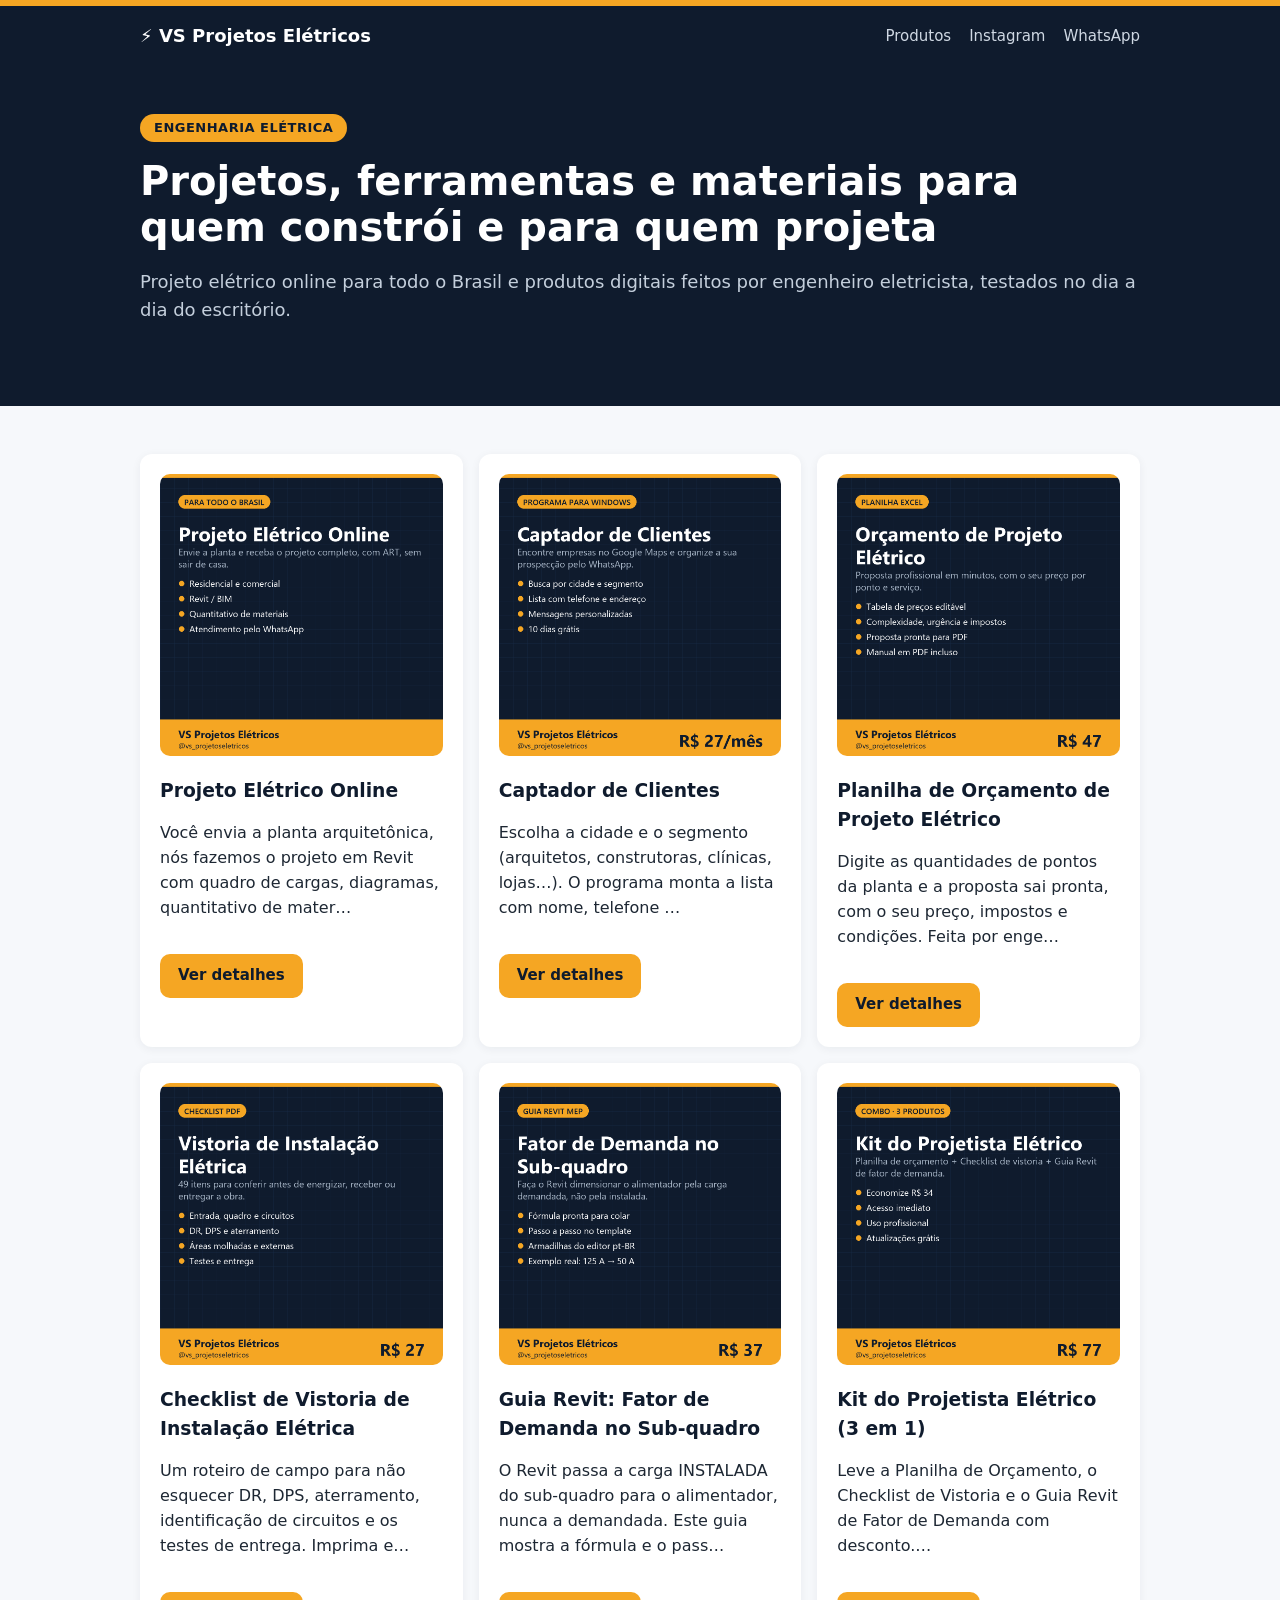
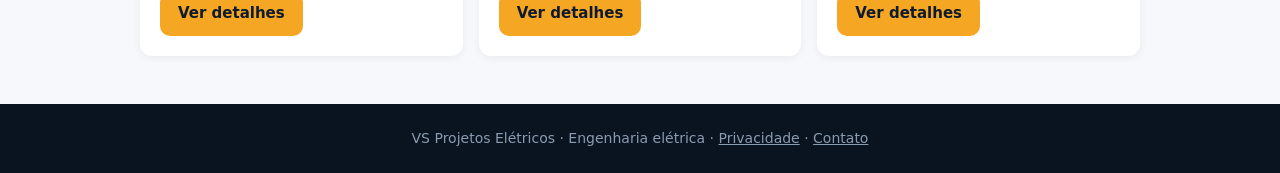
==== index.html @ 1e4cba0e "Vitrine e páginas de venda VS Projetos Elétricos Co-Authored-By: Claude Opus 5.5 <noreply@anthropic." ====
<!doctype html><html lang="pt-BR"><head><meta charset="utf-8"><meta name="viewport" content="width=device-width,initial-scale=1">
<title>Produtos e serviços · VS Projetos Elétricos</title><meta name="description" content="Projeto elétrico online e produtos digitais para projetistas e eletricistas."><link rel="stylesheet" href="estilo.css"></head><body>
<header><div class="wrap"><b>⚡ VS Projetos Elétricos</b><nav><a href="index.html">Produtos</a><a href="https://instagram.com/vs_projetoseletricos">Instagram</a><a href="https://wa.me/5511975234861">WhatsApp</a></nav></div></header>
<div class="hero"><div class="wrap" style="grid-template-columns:1fr"><div><span class="selo">Engenharia elétrica</span>
<h1>Projetos, ferramentas e materiais para quem constrói e para quem projeta</h1><p>Projeto elétrico online para todo o Brasil e produtos digitais feitos por engenheiro eletricista, testados no dia a dia do escritório.</p></div></div></div>
<section class="vitrine"><div class="wrap"><div class="grid"><div class="card"><img src="img/projeto-eletrico-online.png" alt=""><h3>Projeto Elétrico Online</h3><p>Você envia a planta arquitetônica, nós fazemos o projeto em Revit com quadro de cargas, diagramas, quantitativo de mater…</p>
<a class="btn" href="projeto-eletrico-online.html">Ver detalhes</a></div><div class="card"><img src="img/captador-de-clientes.png" alt=""><h3>Captador de Clientes</h3><p>Escolha a cidade e o segmento (arquitetos, construtoras, clínicas, lojas…). O programa monta a lista com nome, telefone …</p>
<a class="btn" href="captador-de-clientes.html">Ver detalhes</a></div><div class="card"><img src="img/planilha-orcamento.png" alt=""><h3>Planilha de Orçamento de Projeto Elétrico</h3><p>Digite as quantidades de pontos da planta e a proposta sai pronta, com o seu preço, impostos e condições. Feita por enge…</p>
<a class="btn" href="planilha-orcamento.html">Ver detalhes</a></div><div class="card"><img src="img/checklist-vistoria.png" alt=""><h3>Checklist de Vistoria de Instalação Elétrica</h3><p>Um roteiro de campo para não esquecer DR, DPS, aterramento, identificação de circuitos e os testes de entrega. Imprima e…</p>
<a class="btn" href="checklist-vistoria.html">Ver detalhes</a></div><div class="card"><img src="img/guia-revit-fator-demanda.png" alt=""><h3>Guia Revit: Fator de Demanda no Sub-quadro</h3><p>O Revit passa a carga INSTALADA do sub-quadro para o alimentador, nunca a demandada. Este guia mostra a fórmula e o pass…</p>
<a class="btn" href="guia-revit-fator-demanda.html">Ver detalhes</a></div><div class="card"><img src="img/kit-projetista.png" alt=""><h3>Kit do Projetista Elétrico (3 em 1)</h3><p>Leve a Planilha de Orçamento, o Checklist de Vistoria e o Guia Revit de Fator de Demanda com desconto.…</p>
<a class="btn" href="kit-projetista.html">Ver detalhes</a></div></div></div></section>
<footer>VS Projetos Elétricos · Engenharia elétrica · <a href="privacidade.html">Privacidade</a> · <a href="https://wa.me/5511975234861">Contato</a></footer></body></html>
---- estilo.css ----
:root{--navy:#0F1B2D;--navy2:#182A44;--ambar:#F5A623;--txt:#1d2733;--cinza:#5B6B7F;--fundo:#F6F8FB}
*{box-sizing:border-box}body{margin:0;font-family:'Segoe UI',system-ui,-apple-system,Roboto,sans-serif;color:var(--txt);background:var(--fundo);line-height:1.55}
a{color:inherit}.wrap{max-width:1040px;margin:0 auto;padding:0 20px}
header{background:var(--navy);color:#fff;border-top:6px solid var(--ambar)}header .wrap{display:flex;justify-content:space-between;align-items:center;padding:16px 20px}
header b{font-size:18px}header nav a{color:#cfd8e3;text-decoration:none;margin-left:18px;font-size:15px}
.hero{background:var(--navy);color:#fff;padding:48px 0 64px}.hero .wrap{display:grid;grid-template-columns:1.2fr .8fr;gap:40px;align-items:center}
.selo{display:inline-block;background:var(--ambar);color:var(--navy);font-weight:700;border-radius:20px;padding:4px 14px;font-size:13px;text-transform:uppercase;letter-spacing:.5px}
h1{font-size:40px;line-height:1.15;margin:16px 0}.hero p{color:#c4cfdc;font-size:18px}.hero img{width:100%;border-radius:14px;box-shadow:0 20px 50px rgba(0,0,0,.4)}
.btn{display:inline-block;background:var(--ambar);color:var(--navy);font-weight:700;text-decoration:none;padding:16px 28px;border-radius:10px;font-size:18px;margin-top:18px}
.btn:hover{filter:brightness(1.07)}.preco{margin-top:14px;font-size:15px;color:#c4cfdc}.preco s{opacity:.7}.preco strong{font-size:30px;color:#fff}
section{padding:48px 0}h2{font-size:28px;margin:0 0 20px;color:var(--navy)}
.grid{display:grid;grid-template-columns:repeat(auto-fit,minmax(260px,1fr));gap:16px}
.card{background:#fff;border-radius:12px;padding:20px;box-shadow:0 2px 10px rgba(15,27,45,.06)}
ul.check{list-style:none;padding:0;margin:0}ul.check li{padding:8px 0 8px 32px;position:relative}ul.check li:before{content:'✓';position:absolute;left:0;top:6px;width:22px;height:22px;border-radius:50%;background:var(--ambar);color:var(--navy);font-weight:700;text-align:center;line-height:22px;font-size:13px}
ul.dor li:before{content:'✕';background:#fde2e2;color:#b42318}
ol.passos{padding-left:22px}ol.passos li{padding:6px 0}
.aviso{background:#FFF6E0;border-left:5px solid var(--ambar);padding:14px 18px;border-radius:8px;font-size:15px}
details{background:#fff;border-radius:10px;padding:14px 18px;margin-bottom:10px;box-shadow:0 1px 6px rgba(15,27,45,.05)}summary{font-weight:600;cursor:pointer}
.final{background:var(--navy);color:#fff;text-align:center}.final h2{color:#fff}
footer{background:#0a1320;color:#8a9bb0;font-size:14px;padding:24px 0;text-align:center}
.vitrine .card img{width:100%;border-radius:10px}.vitrine .card h3{margin:12px 0 4px;color:var(--navy)}.vitrine .card a.btn{font-size:15px;padding:10px 18px}
@media(max-width:760px){.hero .wrap{grid-template-columns:1fr}h1{font-size:30px}}
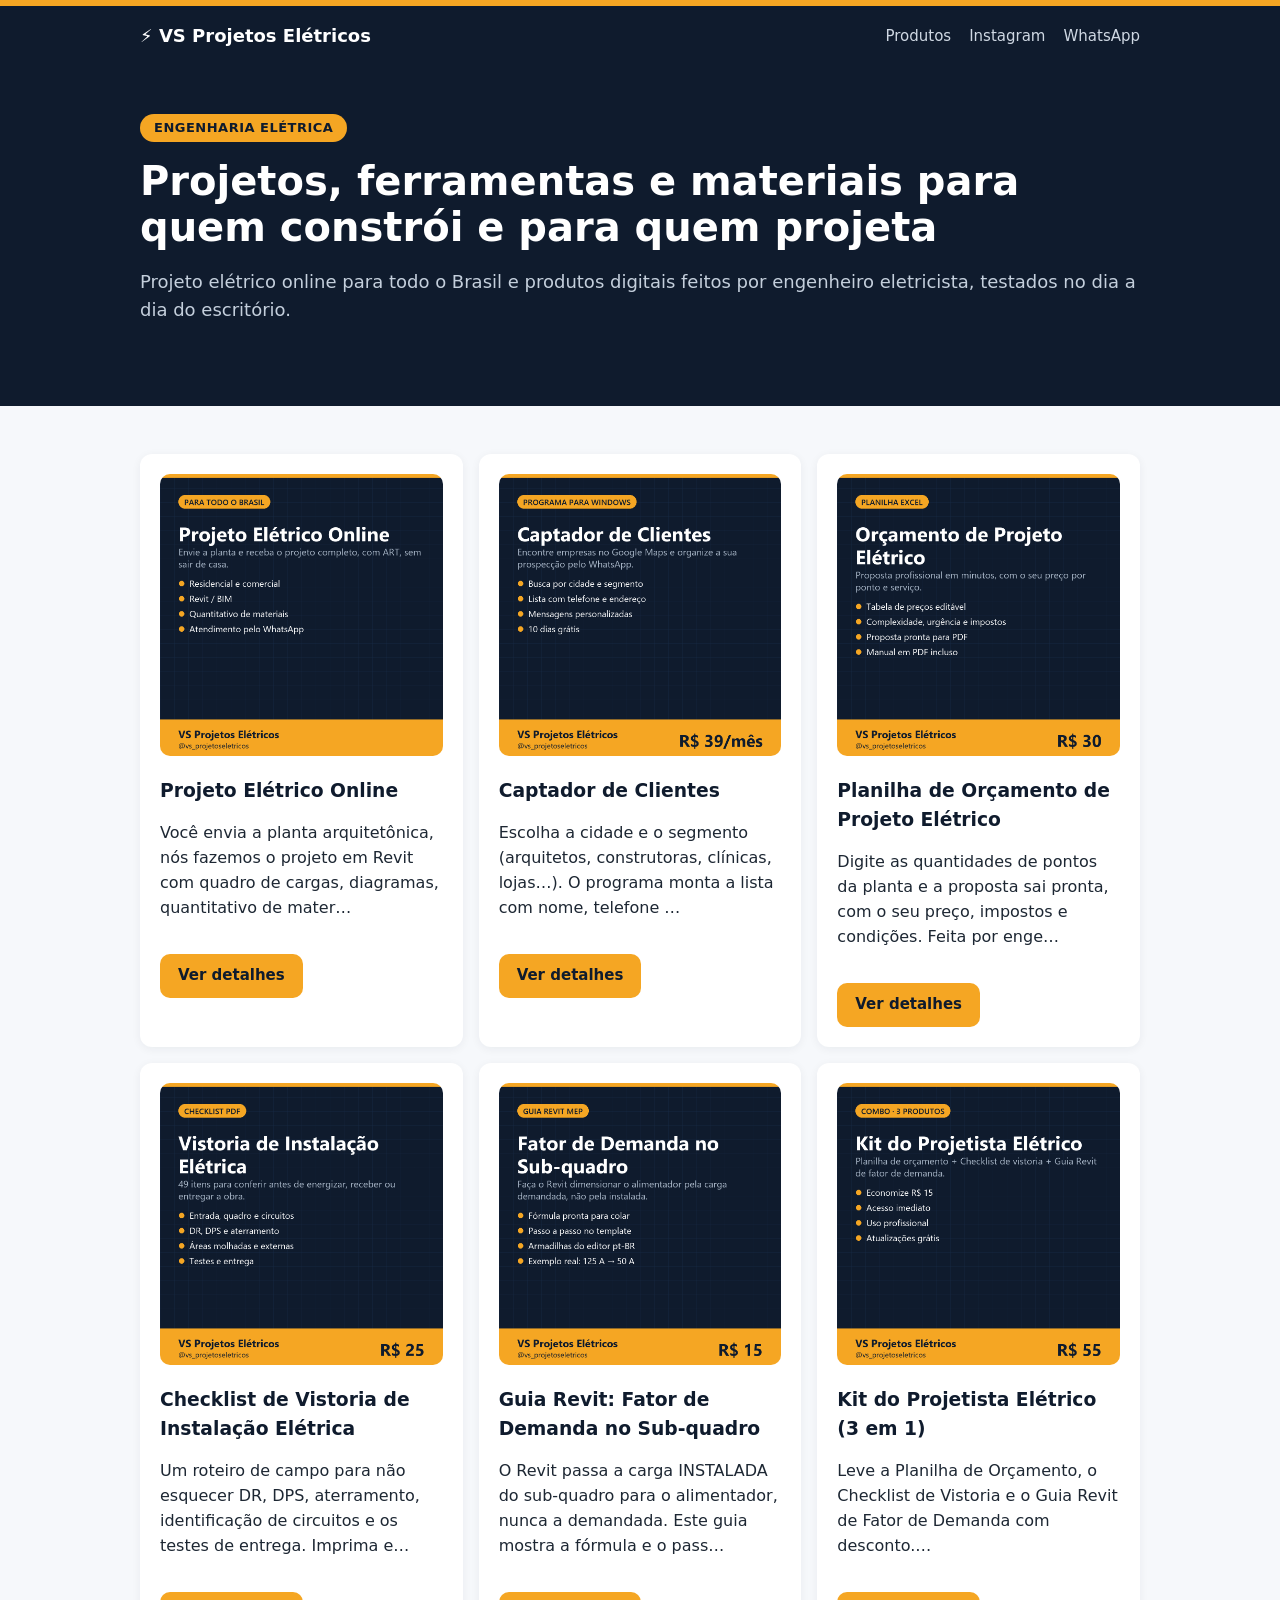
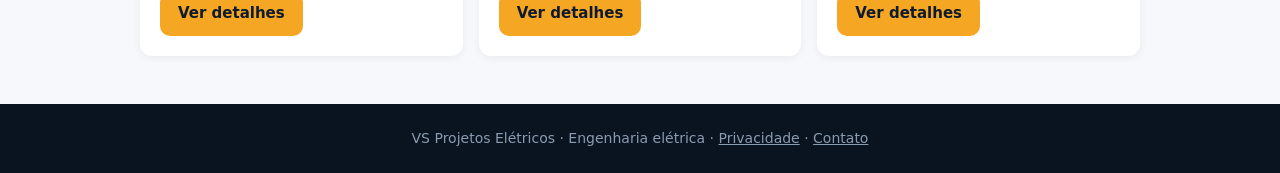
==== commit 8fb9da6f: "Evitar capa antiga em cache Co-Authored-By: Claude Opus 5.5 <noreply@anthropic.com>" ====
--- a/index.html
+++ b/index.html
@@ -1,13 +1,13 @@
 <!doctype html><html lang="pt-BR"><head><meta charset="utf-8"><meta name="viewport" content="width=device-width,initial-scale=1">
-<title>Produtos e serviços · VS Projetos Elétricos</title><meta name="description" content="Projeto elétrico online e produtos digitais para projetistas e eletricistas."><link rel="stylesheet" href="estilo.css"></head><body>
+<title>Produtos e serviços · VS Projetos Elétricos</title><meta name="description" content="Projeto elétrico online e produtos digitais para projetistas e eletricistas."><link rel="stylesheet" href="estilo.css?v=1793377812"></head><body>
 <header><div class="wrap"><b>⚡ VS Projetos Elétricos</b><nav><a href="index.html">Produtos</a><a href="https://instagram.com/vs_projetoseletricos">Instagram</a><a href="https://wa.me/5511975234861">WhatsApp</a></nav></div></header>
 <div class="hero"><div class="wrap" style="grid-template-columns:1fr"><div><span class="selo">Engenharia elétrica</span>
 <h1>Projetos, ferramentas e materiais para quem constrói e para quem projeta</h1><p>Projeto elétrico online para todo o Brasil e produtos digitais feitos por engenheiro eletricista, testados no dia a dia do escritório.</p></div></div></div>
-<section class="vitrine"><div class="wrap"><div class="grid"><div class="card"><img src="img/projeto-eletrico-online.png" alt=""><h3>Projeto Elétrico Online</h3><p>Você envia a planta arquitetônica, nós fazemos o projeto em Revit com quadro de cargas, diagramas, quantitativo de mater…</p>
-<a class="btn" href="projeto-eletrico-online.html">Ver detalhes</a></div><div class="card"><img src="img/captador-de-clientes.png" alt=""><h3>Captador de Clientes</h3><p>Escolha a cidade e o segmento (arquitetos, construtoras, clínicas, lojas…). O programa monta a lista com nome, telefone …</p>
-<a class="btn" href="captador-de-clientes.html">Ver detalhes</a></div><div class="card"><img src="img/planilha-orcamento.png" alt=""><h3>Planilha de Orçamento de Projeto Elétrico</h3><p>Digite as quantidades de pontos da planta e a proposta sai pronta, com o seu preço, impostos e condições. Feita por enge…</p>
-<a class="btn" href="planilha-orcamento.html">Ver detalhes</a></div><div class="card"><img src="img/checklist-vistoria.png" alt=""><h3>Checklist de Vistoria de Instalação Elétrica</h3><p>Um roteiro de campo para não esquecer DR, DPS, aterramento, identificação de circuitos e os testes de entrega. Imprima e…</p>
-<a class="btn" href="checklist-vistoria.html">Ver detalhes</a></div><div class="card"><img src="img/guia-revit-fator-demanda.png" alt=""><h3>Guia Revit: Fator de Demanda no Sub-quadro</h3><p>O Revit passa a carga INSTALADA do sub-quadro para o alimentador, nunca a demandada. Este guia mostra a fórmula e o pass…</p>
-<a class="btn" href="guia-revit-fator-demanda.html">Ver detalhes</a></div><div class="card"><img src="img/kit-projetista.png" alt=""><h3>Kit do Projetista Elétrico (3 em 1)</h3><p>Leve a Planilha de Orçamento, o Checklist de Vistoria e o Guia Revit de Fator de Demanda com desconto.…</p>
+<section class="vitrine"><div class="wrap"><div class="grid"><div class="card"><img src="img/projeto-eletrico-online.png?v=1793377812" alt=""><h3>Projeto Elétrico Online</h3><p>Você envia a planta arquitetônica, nós fazemos o projeto em Revit com quadro de cargas, diagramas, quantitativo de mater…</p>
+<a class="btn" href="projeto-eletrico-online.html">Ver detalhes</a></div><div class="card"><img src="img/captador-de-clientes.png?v=1793377812" alt=""><h3>Captador de Clientes</h3><p>Escolha a cidade e o segmento (arquitetos, construtoras, clínicas, lojas…). O programa monta a lista com nome, telefone …</p>
+<a class="btn" href="captador-de-clientes.html">Ver detalhes</a></div><div class="card"><img src="img/planilha-orcamento.png?v=1793377812" alt=""><h3>Planilha de Orçamento de Projeto Elétrico</h3><p>Digite as quantidades de pontos da planta e a proposta sai pronta, com o seu preço, impostos e condições. Feita por enge…</p>
+<a class="btn" href="planilha-orcamento.html">Ver detalhes</a></div><div class="card"><img src="img/checklist-vistoria.png?v=1793377812" alt=""><h3>Checklist de Vistoria de Instalação Elétrica</h3><p>Um roteiro de campo para não esquecer DR, DPS, aterramento, identificação de circuitos e os testes de entrega. Imprima e…</p>
+<a class="btn" href="checklist-vistoria.html">Ver detalhes</a></div><div class="card"><img src="img/guia-revit-fator-demanda.png?v=1793377812" alt=""><h3>Guia Revit: Fator de Demanda no Sub-quadro</h3><p>O Revit passa a carga INSTALADA do sub-quadro para o alimentador, nunca a demandada. Este guia mostra a fórmula e o pass…</p>
+<a class="btn" href="guia-revit-fator-demanda.html">Ver detalhes</a></div><div class="card"><img src="img/kit-projetista.png?v=1793377812" alt=""><h3>Kit do Projetista Elétrico (3 em 1)</h3><p>Leve a Planilha de Orçamento, o Checklist de Vistoria e o Guia Revit de Fator de Demanda com desconto.…</p>
 <a class="btn" href="kit-projetista.html">Ver detalhes</a></div></div></div></section>
 <footer>VS Projetos Elétricos · Engenharia elétrica · <a href="privacidade.html">Privacidade</a> · <a href="https://wa.me/5511975234861">Contato</a></footer></body></html>
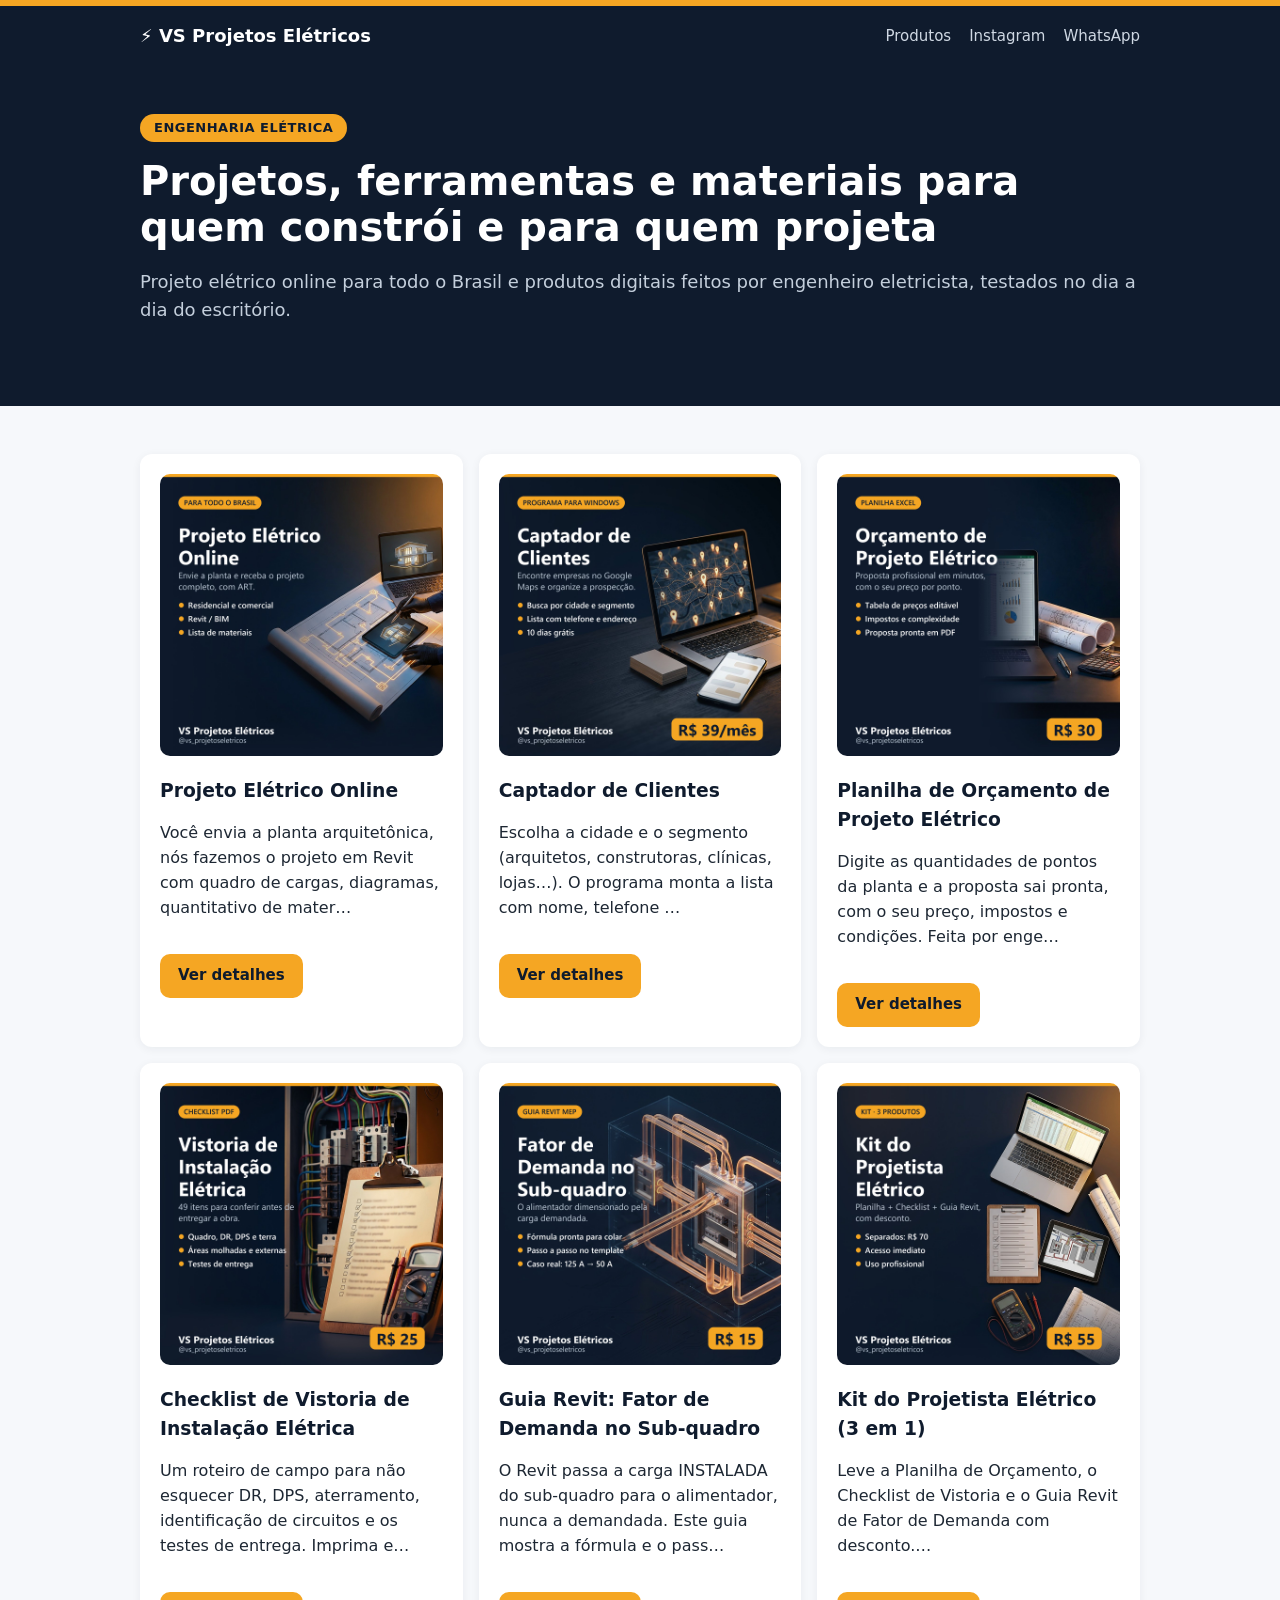
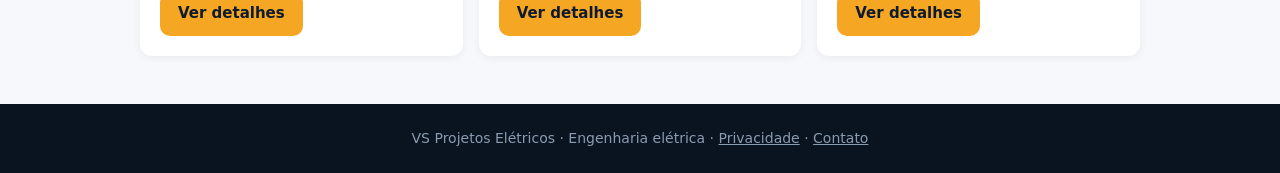
==== commit 269205d6: "Capas novas com ilustração e mais nitidez Co-Authored-By: Claude Opus 5.5 <noreply@anthropic.com>" ====
--- a/index.html
+++ b/index.html
@@ -1,13 +1,13 @@
 <!doctype html><html lang="pt-BR"><head><meta charset="utf-8"><meta name="viewport" content="width=device-width,initial-scale=1">
-<title>Produtos e serviços · VS Projetos Elétricos</title><meta name="description" content="Projeto elétrico online e produtos digitais para projetistas e eletricistas."><link rel="stylesheet" href="estilo.css?v=1793377812"></head><body>
+<title>Produtos e serviços · VS Projetos Elétricos</title><meta name="description" content="Projeto elétrico online e produtos digitais para projetistas e eletricistas."><link rel="stylesheet" href="estilo.css?v=1793378296"></head><body>
 <header><div class="wrap"><b>⚡ VS Projetos Elétricos</b><nav><a href="index.html">Produtos</a><a href="https://instagram.com/vs_projetoseletricos">Instagram</a><a href="https://wa.me/5511975234861">WhatsApp</a></nav></div></header>
 <div class="hero"><div class="wrap" style="grid-template-columns:1fr"><div><span class="selo">Engenharia elétrica</span>
 <h1>Projetos, ferramentas e materiais para quem constrói e para quem projeta</h1><p>Projeto elétrico online para todo o Brasil e produtos digitais feitos por engenheiro eletricista, testados no dia a dia do escritório.</p></div></div></div>
-<section class="vitrine"><div class="wrap"><div class="grid"><div class="card"><img src="img/projeto-eletrico-online.png?v=1793377812" alt=""><h3>Projeto Elétrico Online</h3><p>Você envia a planta arquitetônica, nós fazemos o projeto em Revit com quadro de cargas, diagramas, quantitativo de mater…</p>
-<a class="btn" href="projeto-eletrico-online.html">Ver detalhes</a></div><div class="card"><img src="img/captador-de-clientes.png?v=1793377812" alt=""><h3>Captador de Clientes</h3><p>Escolha a cidade e o segmento (arquitetos, construtoras, clínicas, lojas…). O programa monta a lista com nome, telefone …</p>
-<a class="btn" href="captador-de-clientes.html">Ver detalhes</a></div><div class="card"><img src="img/planilha-orcamento.png?v=1793377812" alt=""><h3>Planilha de Orçamento de Projeto Elétrico</h3><p>Digite as quantidades de pontos da planta e a proposta sai pronta, com o seu preço, impostos e condições. Feita por enge…</p>
-<a class="btn" href="planilha-orcamento.html">Ver detalhes</a></div><div class="card"><img src="img/checklist-vistoria.png?v=1793377812" alt=""><h3>Checklist de Vistoria de Instalação Elétrica</h3><p>Um roteiro de campo para não esquecer DR, DPS, aterramento, identificação de circuitos e os testes de entrega. Imprima e…</p>
-<a class="btn" href="checklist-vistoria.html">Ver detalhes</a></div><div class="card"><img src="img/guia-revit-fator-demanda.png?v=1793377812" alt=""><h3>Guia Revit: Fator de Demanda no Sub-quadro</h3><p>O Revit passa a carga INSTALADA do sub-quadro para o alimentador, nunca a demandada. Este guia mostra a fórmula e o pass…</p>
-<a class="btn" href="guia-revit-fator-demanda.html">Ver detalhes</a></div><div class="card"><img src="img/kit-projetista.png?v=1793377812" alt=""><h3>Kit do Projetista Elétrico (3 em 1)</h3><p>Leve a Planilha de Orçamento, o Checklist de Vistoria e o Guia Revit de Fator de Demanda com desconto.…</p>
+<section class="vitrine"><div class="wrap"><div class="grid"><div class="card"><img src="img/projeto-eletrico-online.jpg?v=1793378296" alt=""><h3>Projeto Elétrico Online</h3><p>Você envia a planta arquitetônica, nós fazemos o projeto em Revit com quadro de cargas, diagramas, quantitativo de mater…</p>
+<a class="btn" href="projeto-eletrico-online.html">Ver detalhes</a></div><div class="card"><img src="img/captador-de-clientes.jpg?v=1793378296" alt=""><h3>Captador de Clientes</h3><p>Escolha a cidade e o segmento (arquitetos, construtoras, clínicas, lojas…). O programa monta a lista com nome, telefone …</p>
+<a class="btn" href="captador-de-clientes.html">Ver detalhes</a></div><div class="card"><img src="img/planilha-orcamento.jpg?v=1793378296" alt=""><h3>Planilha de Orçamento de Projeto Elétrico</h3><p>Digite as quantidades de pontos da planta e a proposta sai pronta, com o seu preço, impostos e condições. Feita por enge…</p>
+<a class="btn" href="planilha-orcamento.html">Ver detalhes</a></div><div class="card"><img src="img/checklist-vistoria.jpg?v=1793378296" alt=""><h3>Checklist de Vistoria de Instalação Elétrica</h3><p>Um roteiro de campo para não esquecer DR, DPS, aterramento, identificação de circuitos e os testes de entrega. Imprima e…</p>
+<a class="btn" href="checklist-vistoria.html">Ver detalhes</a></div><div class="card"><img src="img/guia-revit-fator-demanda.jpg?v=1793378296" alt=""><h3>Guia Revit: Fator de Demanda no Sub-quadro</h3><p>O Revit passa a carga INSTALADA do sub-quadro para o alimentador, nunca a demandada. Este guia mostra a fórmula e o pass…</p>
+<a class="btn" href="guia-revit-fator-demanda.html">Ver detalhes</a></div><div class="card"><img src="img/kit-projetista.jpg?v=1793378296" alt=""><h3>Kit do Projetista Elétrico (3 em 1)</h3><p>Leve a Planilha de Orçamento, o Checklist de Vistoria e o Guia Revit de Fator de Demanda com desconto.…</p>
 <a class="btn" href="kit-projetista.html">Ver detalhes</a></div></div></div></section>
 <footer>VS Projetos Elétricos · Engenharia elétrica · <a href="privacidade.html">Privacidade</a> · <a href="https://wa.me/5511975234861">Contato</a></footer></body></html>
